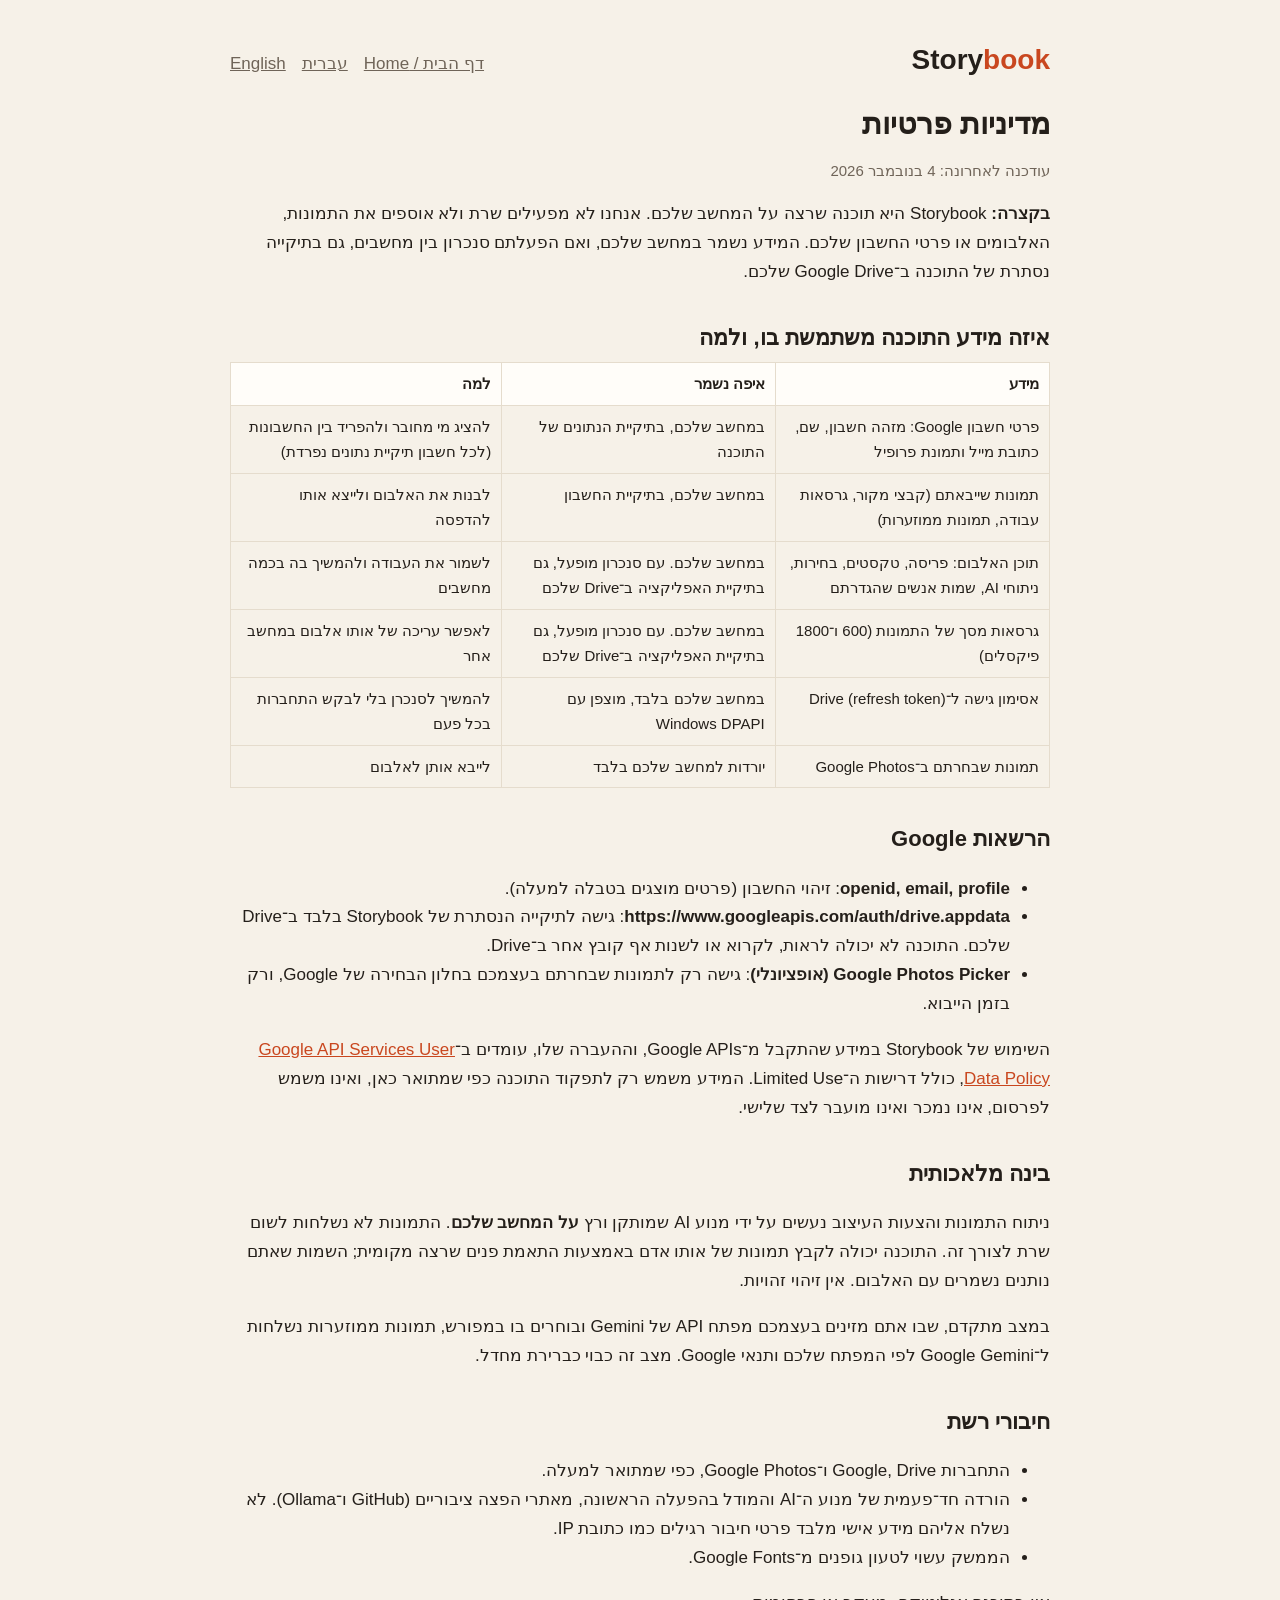
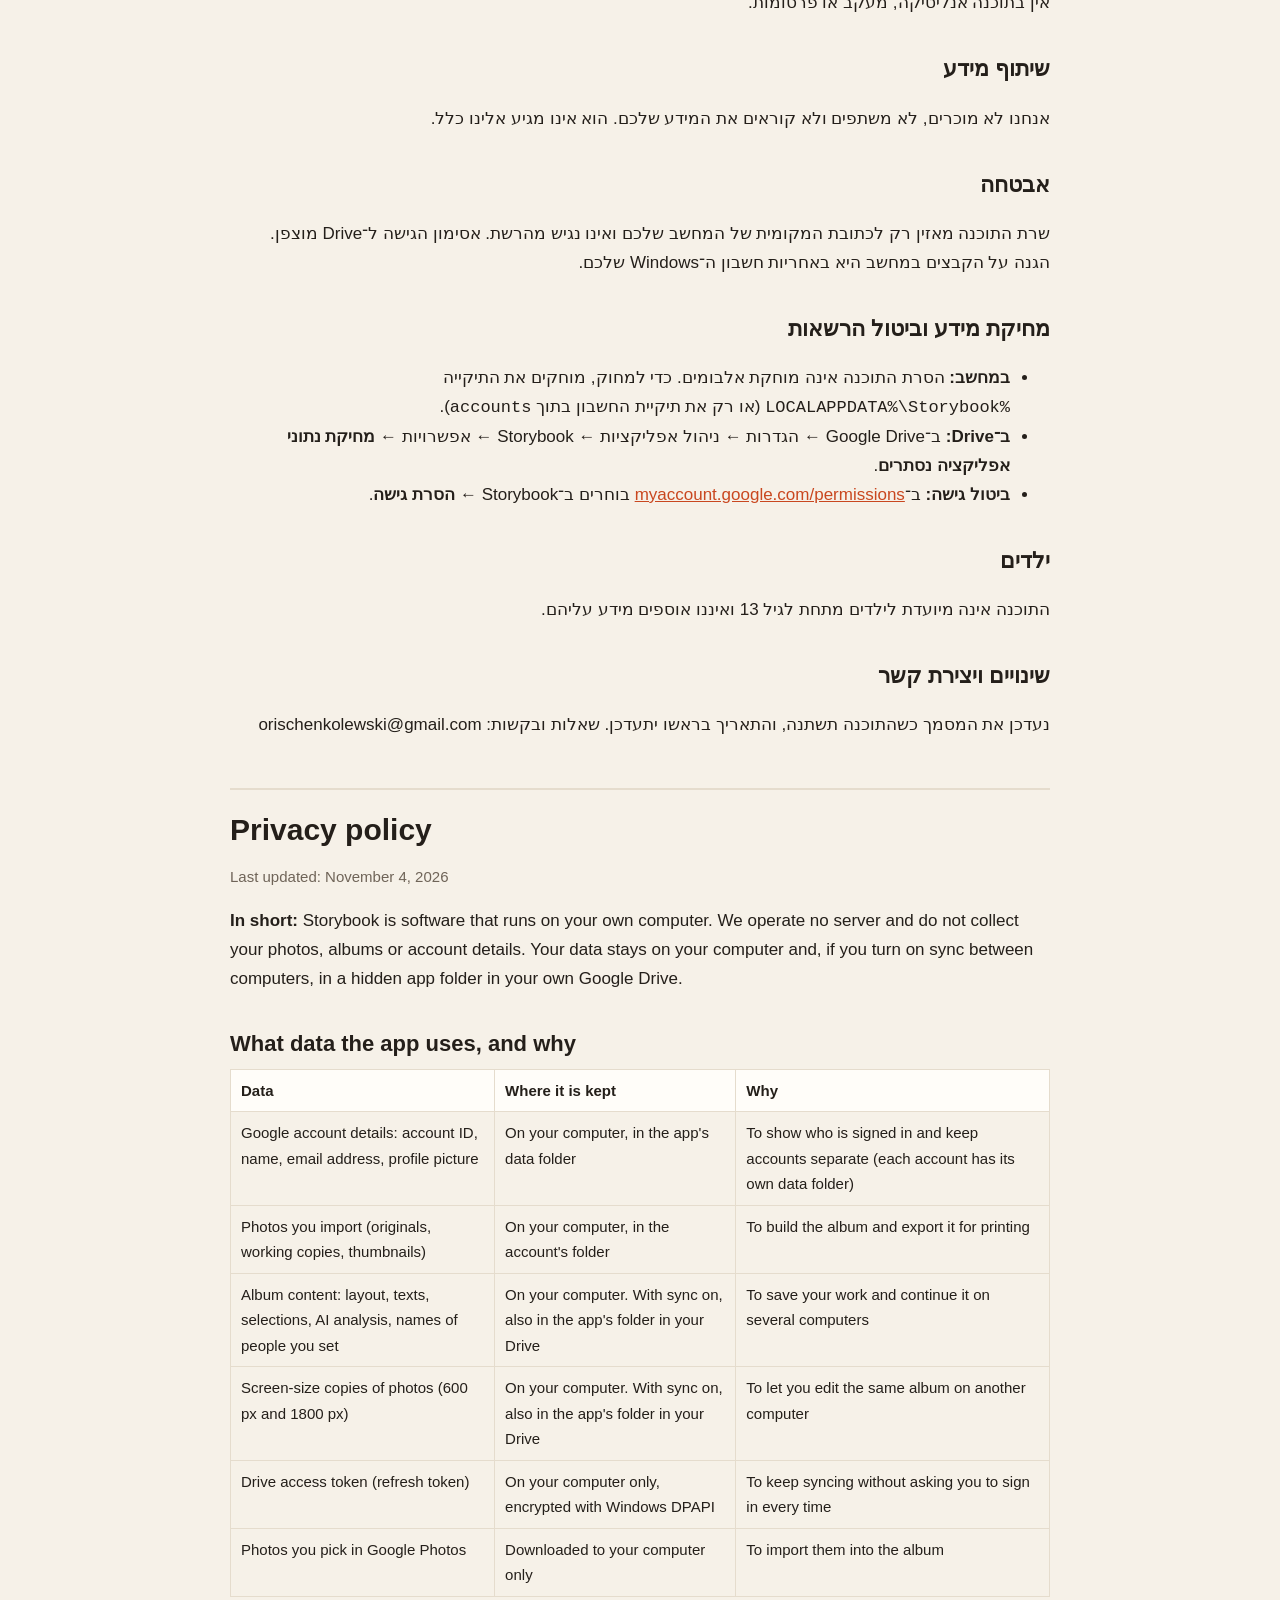
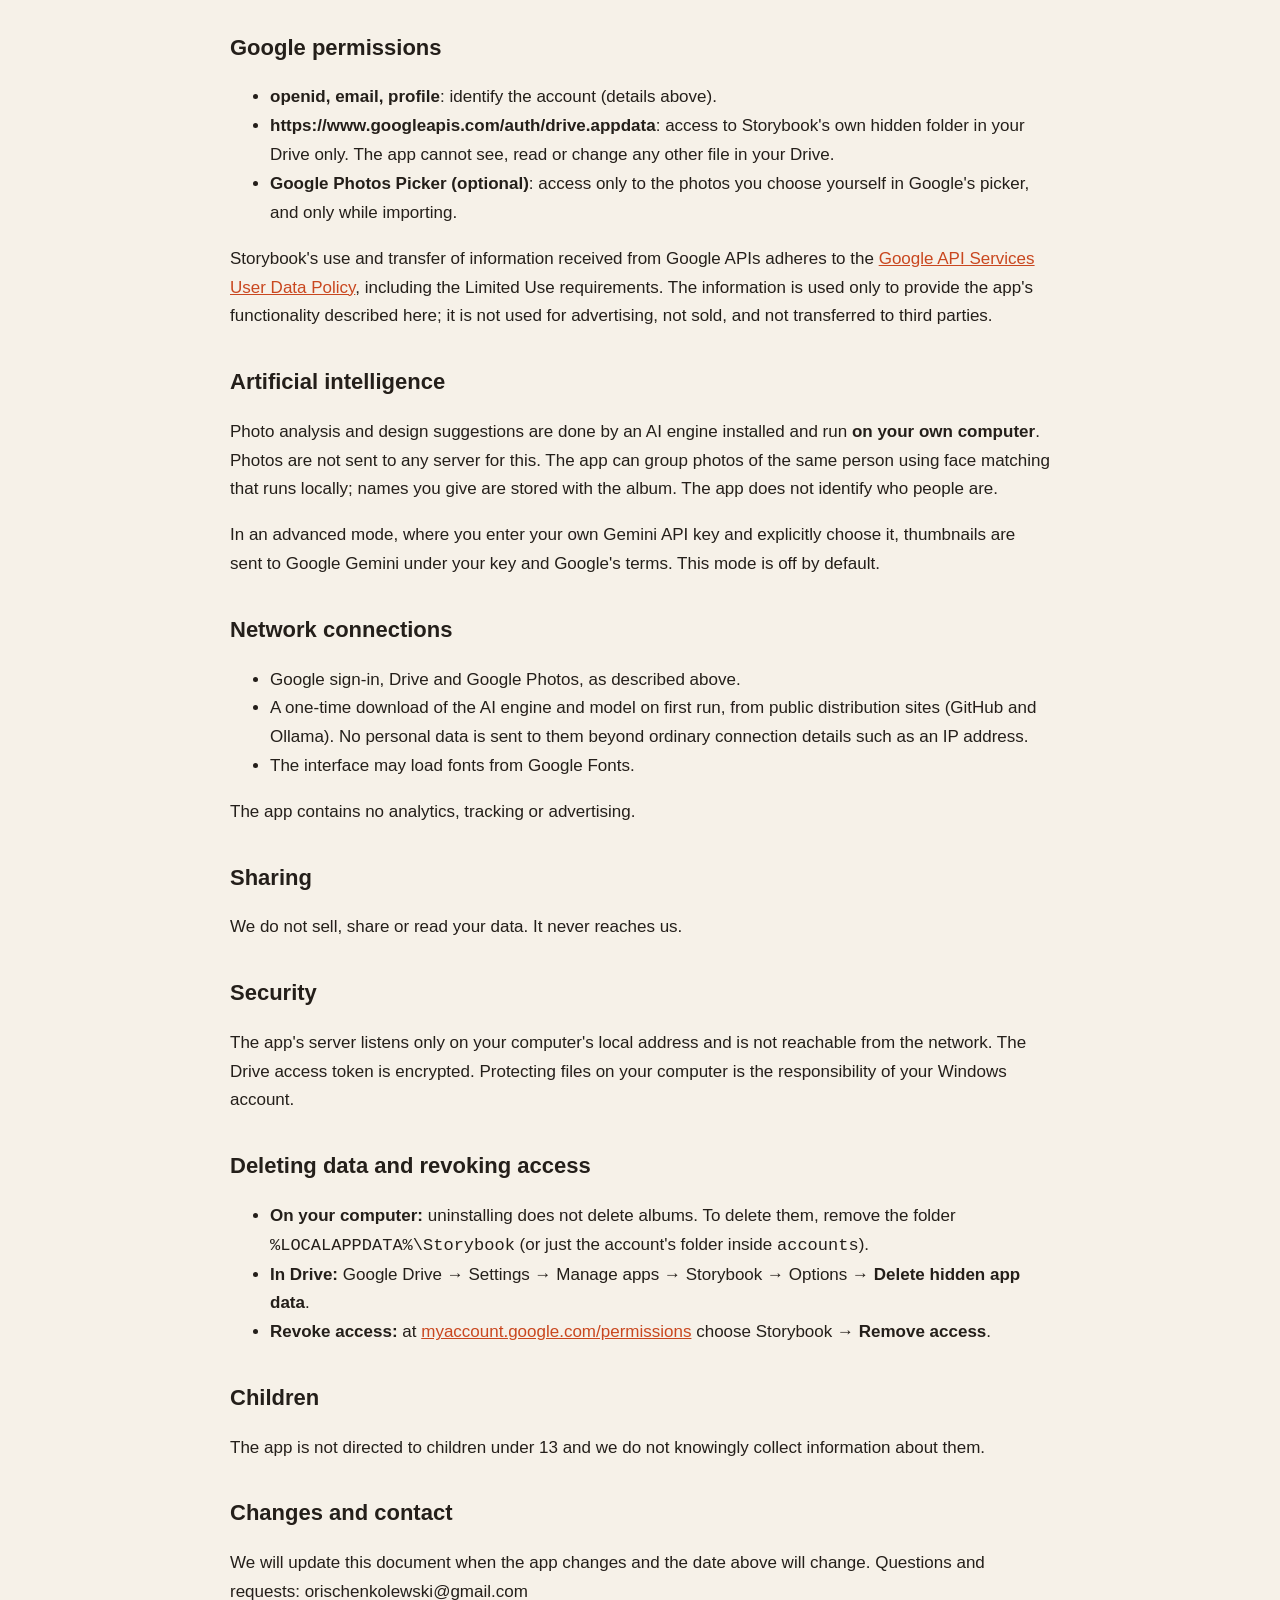
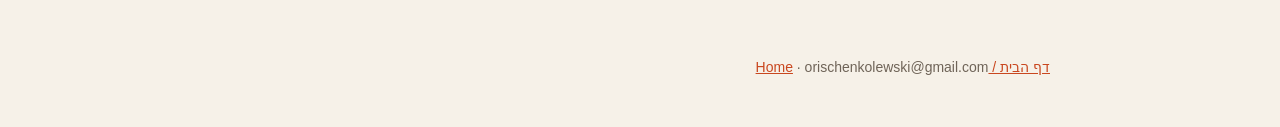
==== privacy.html @ 582c9bb8 "Storybook site: home page and privacy policy (Hebrew + English) Co-Authored-By: Claude Sonnet 5.5 <n" ====
<!doctype html>
<html lang="he" dir="rtl">
<head>
<meta charset="utf-8">
<meta name="viewport" content="width=device-width, initial-scale=1">
<title>מדיניות פרטיות | Privacy policy — Storybook</title>
<meta name="description" content="Storybook privacy policy: what data the app uses, where it is stored, and how to delete it.">
<link rel="stylesheet" href="style.css?v=2">
</head>
<body>
<header>
  <div class="logo">Story<b>book</b></div>
  <nav><a href="index.html">דף הבית / Home</a><a href="#he">עברית</a><a href="#en">English</a></nav>
</header>
<main>

<section id="he" lang="he" dir="rtl">
  <h1>מדיניות פרטיות</h1>
  <p class="muted">עודכנה לאחרונה: 4 בנובמבר 2026</p>
  <p><b>בקצרה:</b> Storybook היא תוכנה שרצה על המחשב שלכם. אנחנו לא מפעילים שרת ולא אוספים את התמונות, האלבומים או פרטי החשבון שלכם. המידע נשמר במחשב שלכם, ואם הפעלתם סנכרון בין מחשבים, גם בתיקייה נסתרת של התוכנה ב־Google Drive שלכם.</p>

  <h2>איזה מידע התוכנה משתמשת בו, ולמה</h2>
  <table>
    <tr><th>מידע</th><th>איפה נשמר</th><th>למה</th></tr>
    <tr><td data-label="מידע">פרטי חשבון Google: מזהה חשבון, שם, כתובת מייל ותמונת פרופיל</td><td data-label="איפה נשמר">במחשב שלכם, בתיקיית הנתונים של התוכנה</td><td data-label="למה">להציג מי מחובר ולהפריד בין החשבונות (לכל חשבון תיקיית נתונים נפרדת)</td></tr>
    <tr><td data-label="מידע">תמונות שייבאתם (קבצי מקור, גרסאות עבודה, תמונות ממוזערות)</td><td data-label="איפה נשמר">במחשב שלכם, בתיקיית החשבון</td><td data-label="למה">לבנות את האלבום ולייצא אותו להדפסה</td></tr>
    <tr><td data-label="מידע">תוכן האלבום: פריסה, טקסטים, בחירות, ניתוחי AI, שמות אנשים שהגדרתם</td><td data-label="איפה נשמר">במחשב שלכם. עם סנכרון מופעל, גם בתיקיית האפליקציה ב־Drive שלכם</td><td data-label="למה">לשמור את העבודה ולהמשיך בה בכמה מחשבים</td></tr>
    <tr><td data-label="מידע">גרסאות מסך של התמונות (600 ו־1800 פיקסלים)</td><td data-label="איפה נשמר">במחשב שלכם. עם סנכרון מופעל, גם בתיקיית האפליקציה ב־Drive שלכם</td><td data-label="למה">לאפשר עריכה של אותו אלבום במחשב אחר</td></tr>
    <tr><td data-label="מידע">אסימון גישה ל־Drive (refresh token)</td><td data-label="איפה נשמר">במחשב שלכם בלבד, מוצפן עם Windows DPAPI</td><td data-label="למה">להמשיך לסנכרן בלי לבקש התחברות בכל פעם</td></tr>
    <tr><td data-label="מידע">תמונות שבחרתם ב־Google Photos</td><td data-label="איפה נשמר">יורדות למחשב שלכם בלבד</td><td data-label="למה">לייבא אותן לאלבום</td></tr>
  </table>

  <h2>הרשאות Google</h2>
  <ul>
    <li><b>openid, email, profile</b>: זיהוי החשבון (פרטים מוצגים בטבלה למעלה).</li>
    <li><b>https://www.googleapis.com/auth/drive.appdata</b>: גישה לתיקייה הנסתרת של Storybook בלבד ב־Drive שלכם. התוכנה לא יכולה לראות, לקרוא או לשנות אף קובץ אחר ב־Drive.</li>
    <li><b>Google Photos Picker (אופציונלי)</b>: גישה רק לתמונות שבחרתם בעצמכם בחלון הבחירה של Google, ורק בזמן הייבוא.</li>
  </ul>
  <p>השימוש של Storybook במידע שהתקבל מ־Google APIs, וההעברה שלו, עומדים ב־<a href="https://developers.google.com/terms/api-services-user-data-policy">Google API Services User Data Policy</a>, כולל דרישות ה־Limited Use. המידע משמש רק לתפקוד התוכנה כפי שמתואר כאן, ואינו משמש לפרסום, אינו נמכר ואינו מועבר לצד שלישי.</p>

  <h2>בינה מלאכותית</h2>
  <p>ניתוח התמונות והצעות העיצוב נעשים על ידי מנוע AI שמותקן ורץ <b>על המחשב שלכם</b>. התמונות לא נשלחות לשום שרת לצורך זה. התוכנה יכולה לקבץ תמונות של אותו אדם באמצעות התאמת פנים שרצה מקומית; השמות שאתם נותנים נשמרים עם האלבום. אין זיהוי זהויות.</p>
  <p>במצב מתקדם, שבו אתם מזינים בעצמכם מפתח API של Gemini ובוחרים בו במפורש, תמונות ממוזערות נשלחות ל־Google Gemini לפי המפתח שלכם ותנאי Google. מצב זה כבוי כברירת מחדל.</p>

  <h2>חיבורי רשת</h2>
  <ul>
    <li>התחברות Google, Drive ו־Google Photos, כפי שמתואר למעלה.</li>
    <li>הורדה חד־פעמית של מנוע ה־AI והמודל בהפעלה הראשונה, מאתרי הפצה ציבוריים (GitHub ו־Ollama). לא נשלח אליהם מידע אישי מלבד פרטי חיבור רגילים כמו כתובת IP.</li>
    <li>הממשק עשוי לטעון גופנים מ־Google Fonts.</li>
  </ul>
  <p>אין בתוכנה אנליטיקה, מעקב או פרסומות.</p>

  <h2>שיתוף מידע</h2>
  <p>אנחנו לא מוכרים, לא משתפים ולא קוראים את המידע שלכם. הוא אינו מגיע אלינו כלל.</p>

  <h2>אבטחה</h2>
  <p>שרת התוכנה מאזין רק לכתובת המקומית של המחשב שלכם ואינו נגיש מהרשת. אסימון הגישה ל־Drive מוצפן. הגנה על הקבצים במחשב היא באחריות חשבון ה־Windows שלכם.</p>

  <h2>מחיקת מידע וביטול הרשאות</h2>
  <ul>
    <li><b>במחשב:</b> הסרת התוכנה אינה מוחקת אלבומים. כדי למחוק, מוחקים את התיקייה <code>%LOCALAPPDATA%\Storybook</code> (או רק את תיקיית החשבון בתוך <code>accounts</code>).</li>
    <li><b>ב־Drive:</b> ב־Google Drive ← הגדרות ← ניהול אפליקציות ← Storybook ← אפשרויות ← <b>מחיקת נתוני אפליקציה נסתרים</b>.</li>
    <li><b>ביטול גישה:</b> ב־<a href="https://myaccount.google.com/permissions">myaccount.google.com/permissions</a> בוחרים ב־Storybook ← <b>הסרת גישה</b>.</li>
  </ul>

  <h2>ילדים</h2>
  <p>התוכנה אינה מיועדת לילדים מתחת לגיל 13 ואיננו אוספים מידע עליהם.</p>

  <h2>שינויים ויצירת קשר</h2>
  <p>נעדכן את המסמך כשהתוכנה תשתנה, והתאריך בראשו יתעדכן. שאלות ובקשות: orischenkolewski@gmail.com</p>
</section>

<section id="en" lang="en" dir="ltr">
  <h1>Privacy policy</h1>
  <p class="muted">Last updated: November 4, 2026</p>
  <p><b>In short:</b> Storybook is software that runs on your own computer. We operate no server and do not collect your photos, albums or account details. Your data stays on your computer and, if you turn on sync between computers, in a hidden app folder in your own Google Drive.</p>

  <h2>What data the app uses, and why</h2>
  <table>
    <tr><th>Data</th><th>Where it is kept</th><th>Why</th></tr>
    <tr><td data-label="Data">Google account details: account ID, name, email address, profile picture</td><td data-label="Where it is kept">On your computer, in the app's data folder</td><td data-label="Why">To show who is signed in and keep accounts separate (each account has its own data folder)</td></tr>
    <tr><td data-label="Data">Photos you import (originals, working copies, thumbnails)</td><td data-label="Where it is kept">On your computer, in the account's folder</td><td data-label="Why">To build the album and export it for printing</td></tr>
    <tr><td data-label="Data">Album content: layout, texts, selections, AI analysis, names of people you set</td><td data-label="Where it is kept">On your computer. With sync on, also in the app's folder in your Drive</td><td data-label="Why">To save your work and continue it on several computers</td></tr>
    <tr><td data-label="Data">Screen-size copies of photos (600 px and 1800 px)</td><td data-label="Where it is kept">On your computer. With sync on, also in the app's folder in your Drive</td><td data-label="Why">To let you edit the same album on another computer</td></tr>
    <tr><td data-label="Data">Drive access token (refresh token)</td><td data-label="Where it is kept">On your computer only, encrypted with Windows DPAPI</td><td data-label="Why">To keep syncing without asking you to sign in every time</td></tr>
    <tr><td data-label="Data">Photos you pick in Google Photos</td><td data-label="Where it is kept">Downloaded to your computer only</td><td data-label="Why">To import them into the album</td></tr>
  </table>

  <h2>Google permissions</h2>
  <ul>
    <li><b>openid, email, profile</b>: identify the account (details above).</li>
    <li><b>https://www.googleapis.com/auth/drive.appdata</b>: access to Storybook's own hidden folder in your Drive only. The app cannot see, read or change any other file in your Drive.</li>
    <li><b>Google Photos Picker (optional)</b>: access only to the photos you choose yourself in Google's picker, and only while importing.</li>
  </ul>
  <p>Storybook's use and transfer of information received from Google APIs adheres to the <a href="https://developers.google.com/terms/api-services-user-data-policy">Google API Services User Data Policy</a>, including the Limited Use requirements. The information is used only to provide the app's functionality described here; it is not used for advertising, not sold, and not transferred to third parties.</p>

  <h2>Artificial intelligence</h2>
  <p>Photo analysis and design suggestions are done by an AI engine installed and run <b>on your own computer</b>. Photos are not sent to any server for this. The app can group photos of the same person using face matching that runs locally; names you give are stored with the album. The app does not identify who people are.</p>
  <p>In an advanced mode, where you enter your own Gemini API key and explicitly choose it, thumbnails are sent to Google Gemini under your key and Google's terms. This mode is off by default.</p>

  <h2>Network connections</h2>
  <ul>
    <li>Google sign-in, Drive and Google Photos, as described above.</li>
    <li>A one-time download of the AI engine and model on first run, from public distribution sites (GitHub and Ollama). No personal data is sent to them beyond ordinary connection details such as an IP address.</li>
    <li>The interface may load fonts from Google Fonts.</li>
  </ul>
  <p>The app contains no analytics, tracking or advertising.</p>

  <h2>Sharing</h2>
  <p>We do not sell, share or read your data. It never reaches us.</p>

  <h2>Security</h2>
  <p>The app's server listens only on your computer's local address and is not reachable from the network. The Drive access token is encrypted. Protecting files on your computer is the responsibility of your Windows account.</p>

  <h2>Deleting data and revoking access</h2>
  <ul>
    <li><b>On your computer:</b> uninstalling does not delete albums. To delete them, remove the folder <code>%LOCALAPPDATA%\Storybook</code> (or just the account's folder inside <code>accounts</code>).</li>
    <li><b>In Drive:</b> Google Drive → Settings → Manage apps → Storybook → Options → <b>Delete hidden app data</b>.</li>
    <li><b>Revoke access:</b> at <a href="https://myaccount.google.com/permissions">myaccount.google.com/permissions</a> choose Storybook → <b>Remove access</b>.</li>
  </ul>

  <h2>Children</h2>
  <p>The app is not directed to children under 13 and we do not knowingly collect information about them.</p>

  <h2>Changes and contact</h2>
  <p>We will update this document when the app changes and the date above will change. Questions and requests: orischenkolewski@gmail.com</p>
</section>

</main>
<footer><a href="index.html">דף הבית / Home</a> · orischenkolewski@gmail.com</footer>
</body>
</html>
---- style.css ----
:root { --bg:#f6f1e8; --ink:#241f1a; --muted:#6f6458; --accent:#c9471f; --card:#fffdf9; --line:#e5dccd; }
@media (prefers-color-scheme: dark) { :root { --bg:#1d1916; --ink:#f3ece1; --muted:#b0a395; --accent:#f08a5d; --card:#27221e; --line:#3a332d; } }
* { box-sizing: border-box; }
body { overflow-wrap: anywhere; margin: 0; background: var(--bg); color: var(--ink); font: 17px/1.7 "Segoe UI", "Heebo", Arial, sans-serif; }
header, main, footer { width: min(820px, 100% - 32px); margin: 0 auto; }
header { padding: 36px 0 8px; display: flex; justify-content: space-between; align-items: baseline; flex-wrap: wrap; gap: 8px; }
.logo { font-size: 28px; font-weight: 700; } .logo b { color: var(--accent); }
nav a { margin-inline-start: 16px; color: var(--muted); }
h1 { font-size: 30px; line-height: 1.3; margin: 12px 0 8px; } h2 { font-size: 22px; margin: 32px 0 6px; } h3 { font-size: 18px; margin: 20px 0 4px; }
p, li { color: var(--ink); } .muted { color: var(--muted); font-size: 15px; }
a { color: var(--accent); } a:focus-visible, .btn:focus-visible { outline: 3px solid var(--accent); outline-offset: 2px; }
.card { background: var(--card); border: 1px solid var(--line); border-radius: 16px; padding: 20px 24px; margin: 16px 0; }
.btn { display: inline-block; background: var(--accent); color: #fff; text-decoration: none; padding: 12px 26px; border-radius: 12px; font-weight: 600; }
section[lang="en"] { direction: ltr; text-align: left; border-top: 2px solid var(--line); margin-top: 48px; padding-top: 8px; }
section[lang="he"] { direction: rtl; text-align: right; }
table { border-collapse: collapse; width: 100%; font-size: 15px; } th, td { border: 1px solid var(--line); padding: 8px 10px; vertical-align: top; } th { background: var(--card); }
footer { padding: 32px 0 48px; color: var(--muted); font-size: 14px; }
@media (max-width: 640px) {
  table, tbody, tr, td { display: block; width: 100%; }
  tr:first-child { display: none; }
  tr { border: 1px solid var(--line); border-radius: 12px; margin: 0 0 12px; background: var(--card); overflow: hidden; }
  td { border: 0; border-bottom: 1px solid var(--line); }
  td:last-child { border-bottom: 0; }
  td::before { content: attr(data-label) ": "; font-weight: 700; color: var(--muted); }
  nav a { margin-inline-start: 0; margin-inline-end: 14px; }
}
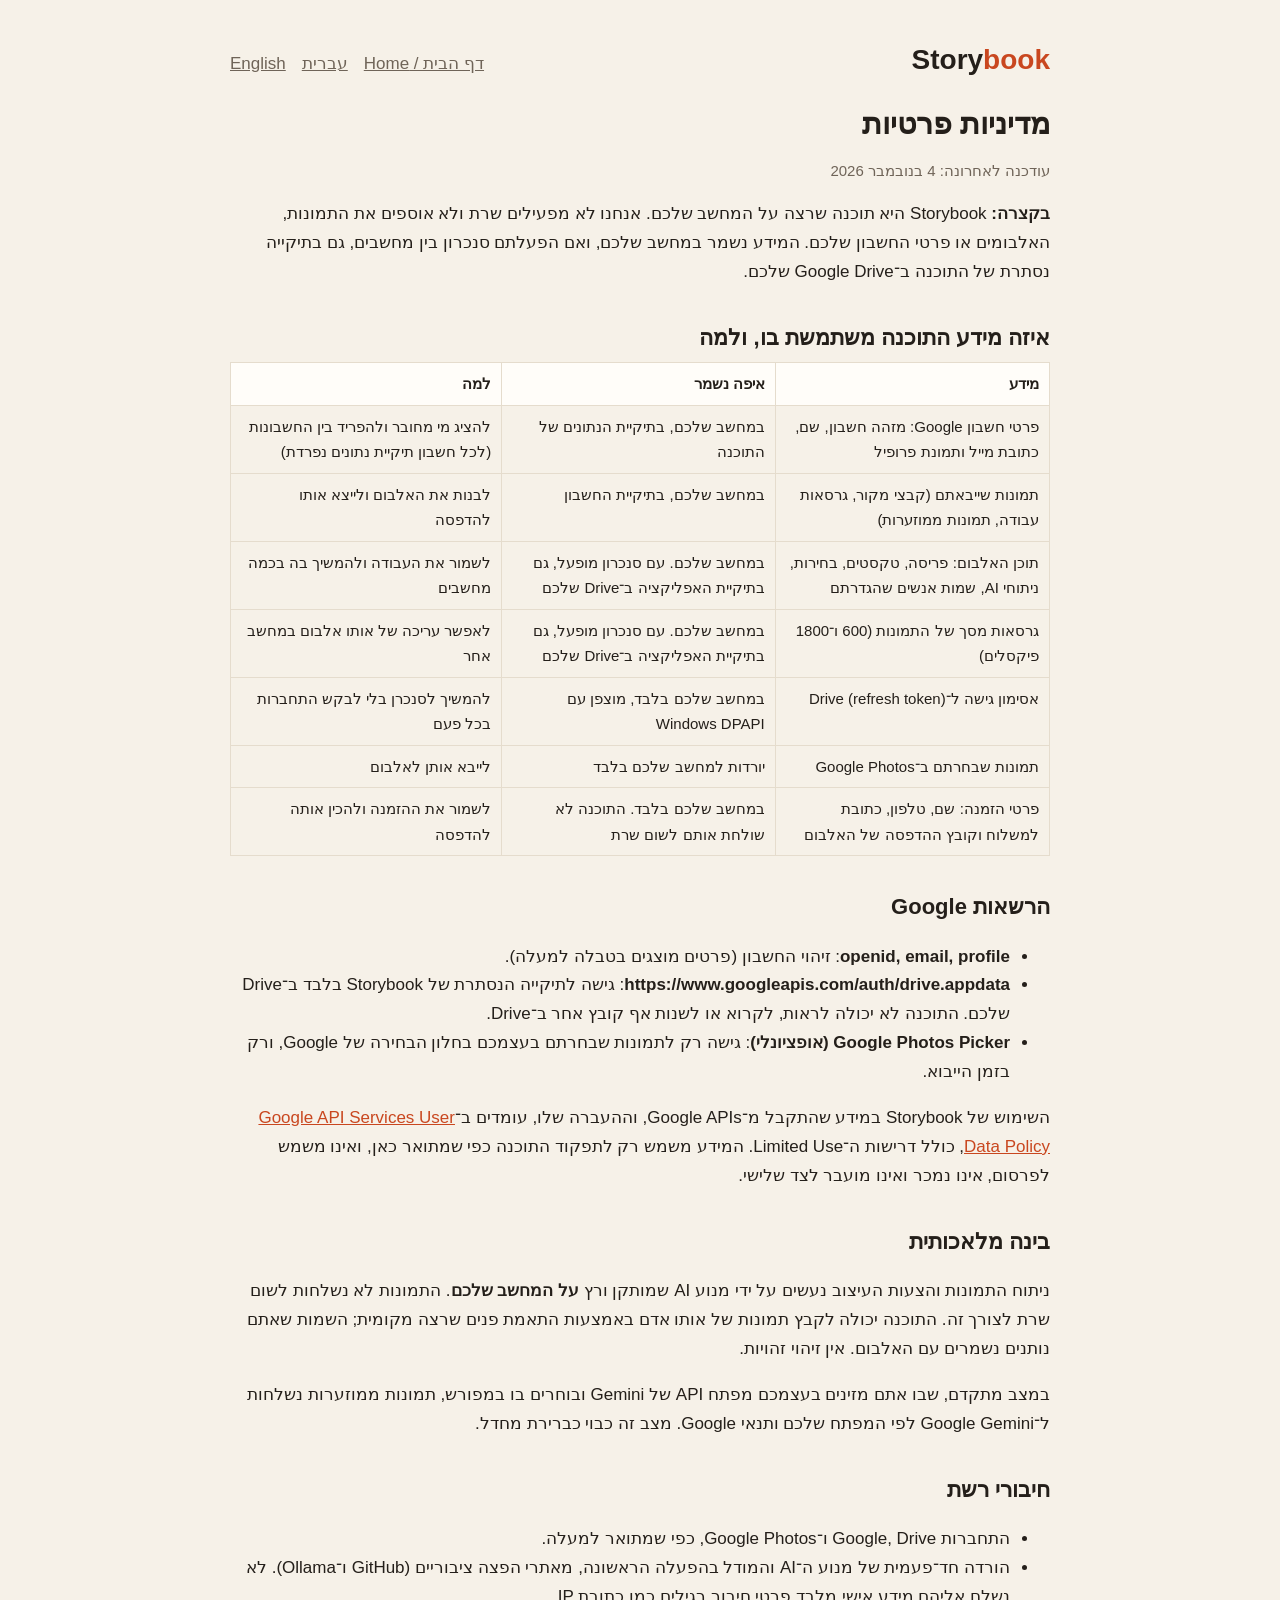
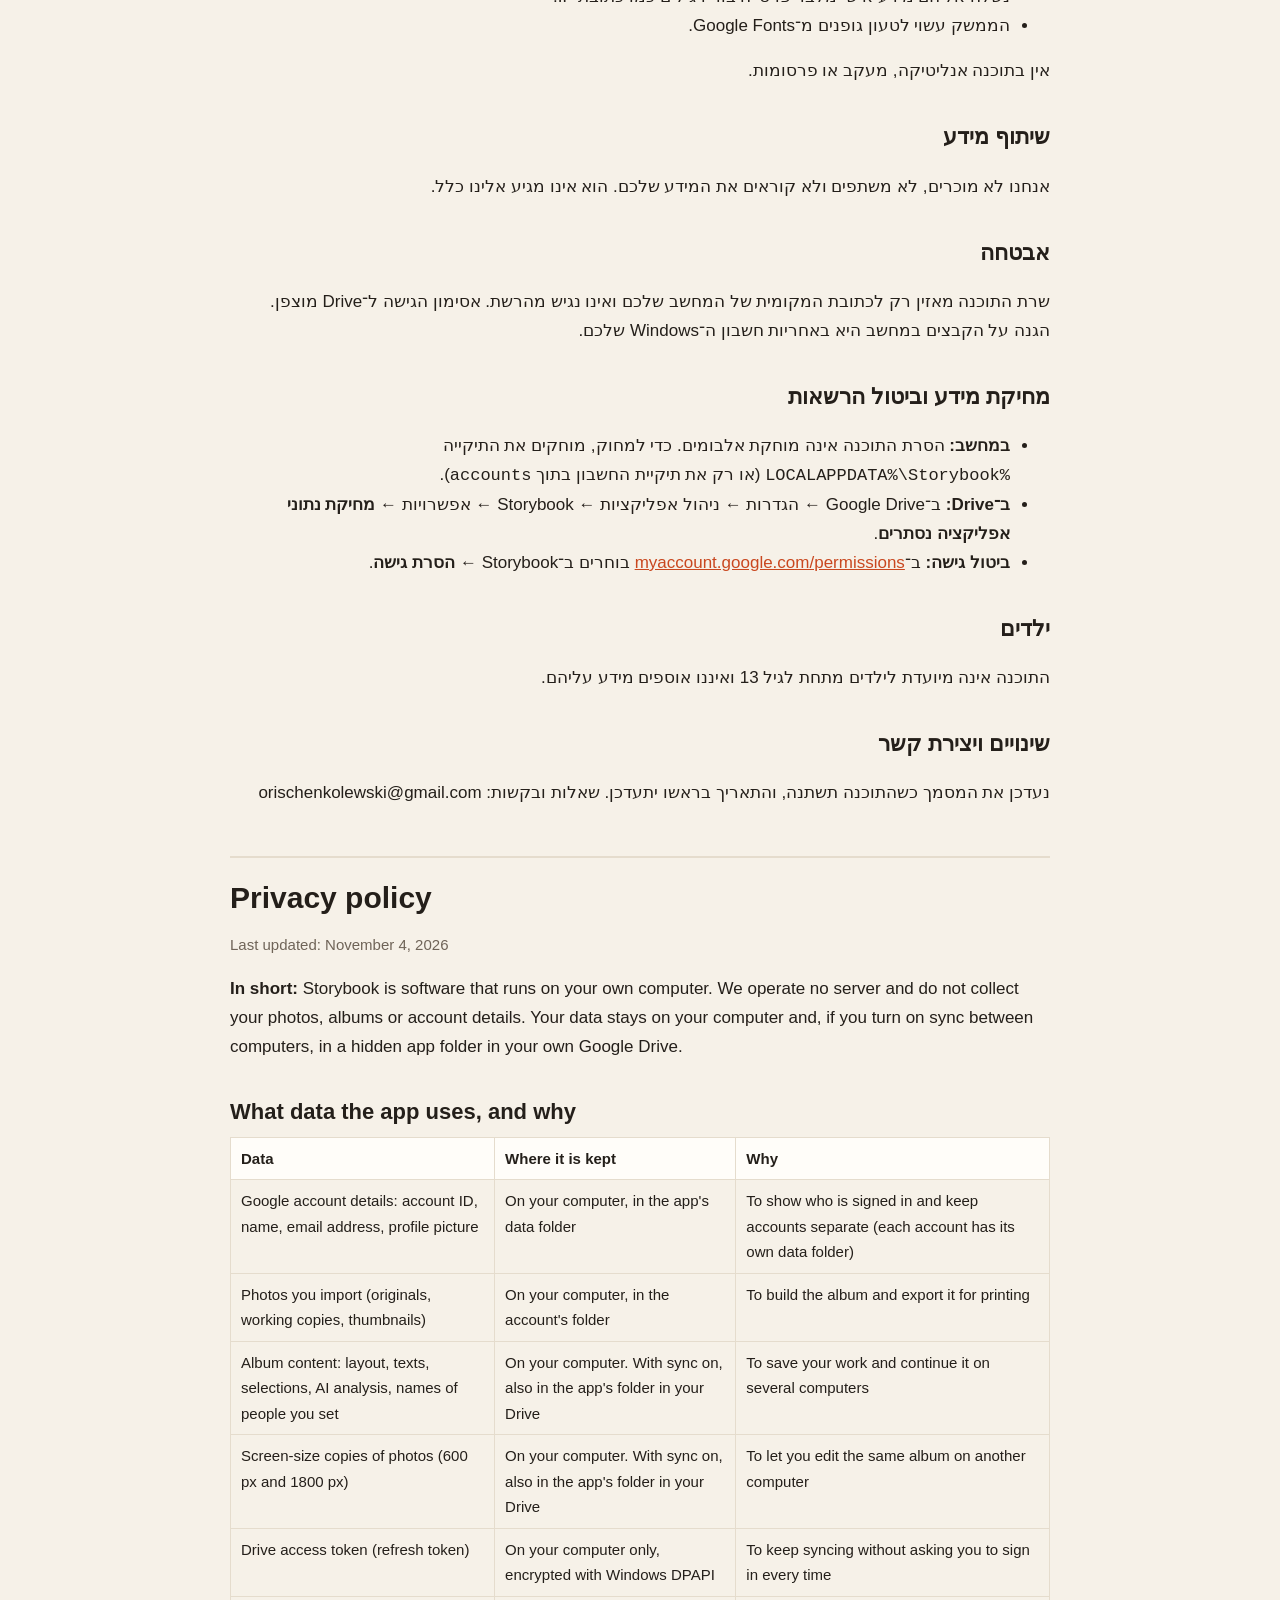
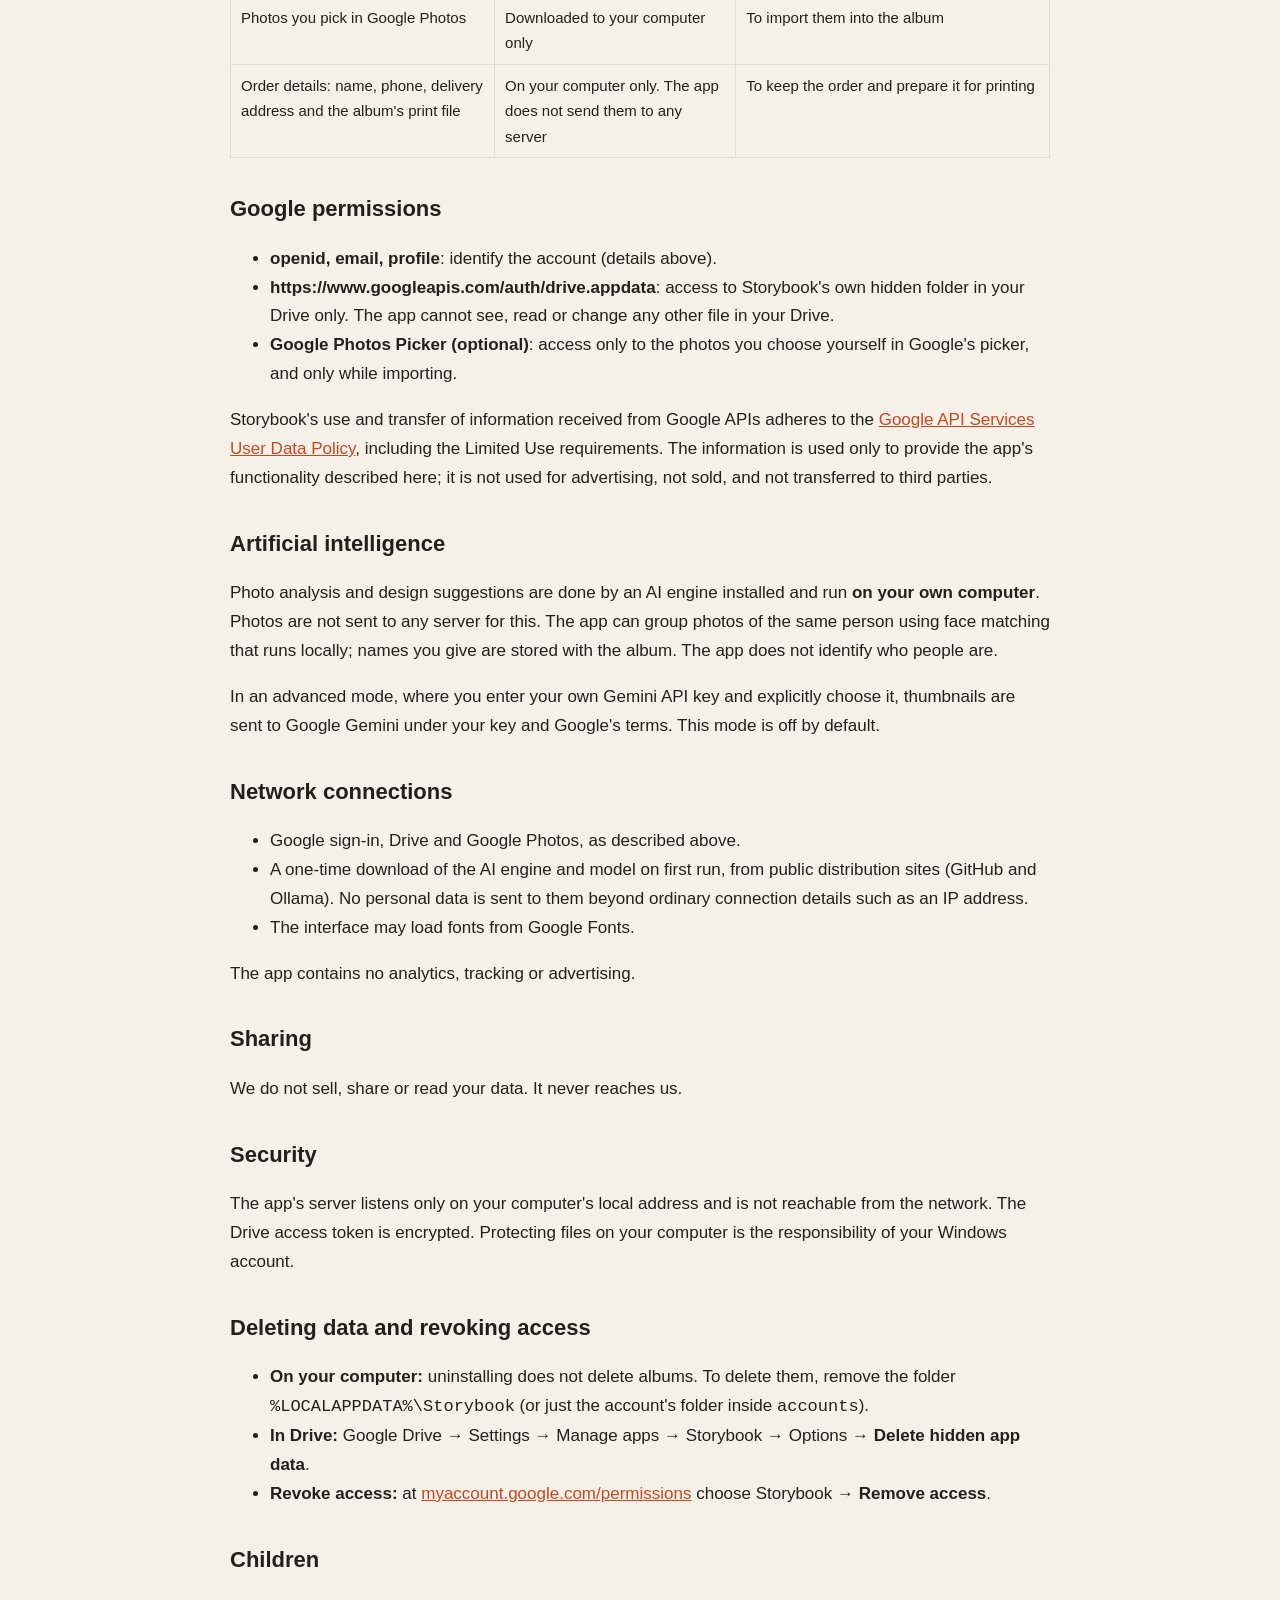
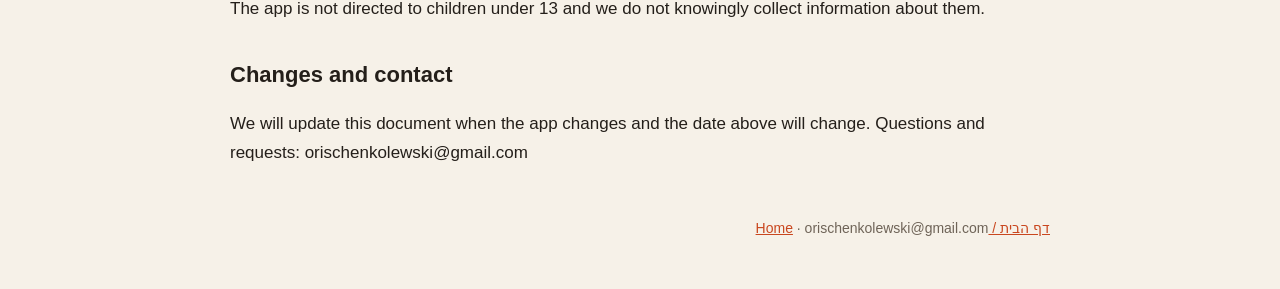
==== commit 97401e93: "Site: ordering instead of PDF export, order details in the privacy table Co-Authored-By: Claude Sonn" ====
--- a/privacy.html
+++ b/privacy.html
@@ -28,6 +28,7 @@
     <tr><td data-label="מידע">גרסאות מסך של התמונות (600 ו־1800 פיקסלים)</td><td data-label="איפה נשמר">במחשב שלכם. עם סנכרון מופעל, גם בתיקיית האפליקציה ב־Drive שלכם</td><td data-label="למה">לאפשר עריכה של אותו אלבום במחשב אחר</td></tr>
     <tr><td data-label="מידע">אסימון גישה ל־Drive (refresh token)</td><td data-label="איפה נשמר">במחשב שלכם בלבד, מוצפן עם Windows DPAPI</td><td data-label="למה">להמשיך לסנכרן בלי לבקש התחברות בכל פעם</td></tr>
     <tr><td data-label="מידע">תמונות שבחרתם ב־Google Photos</td><td data-label="איפה נשמר">יורדות למחשב שלכם בלבד</td><td data-label="למה">לייבא אותן לאלבום</td></tr>
+    <tr><td data-label="מידע">פרטי הזמנה: שם, טלפון, כתובת למשלוח וקובץ ההדפסה של האלבום</td><td data-label="איפה נשמר">במחשב שלכם בלבד. התוכנה לא שולחת אותם לשום שרת</td><td data-label="למה">לשמור את ההזמנה ולהכין אותה להדפסה</td></tr>
   </table>
 
   <h2>הרשאות Google</h2>
@@ -84,6 +85,7 @@
     <tr><td data-label="Data">Screen-size copies of photos (600 px and 1800 px)</td><td data-label="Where it is kept">On your computer. With sync on, also in the app's folder in your Drive</td><td data-label="Why">To let you edit the same album on another computer</td></tr>
     <tr><td data-label="Data">Drive access token (refresh token)</td><td data-label="Where it is kept">On your computer only, encrypted with Windows DPAPI</td><td data-label="Why">To keep syncing without asking you to sign in every time</td></tr>
     <tr><td data-label="Data">Photos you pick in Google Photos</td><td data-label="Where it is kept">Downloaded to your computer only</td><td data-label="Why">To import them into the album</td></tr>
+    <tr><td data-label="Data">Order details: name, phone, delivery address and the album's print file</td><td data-label="Where it is kept">On your computer only. The app does not send them to any server</td><td data-label="Why">To keep the order and prepare it for printing</td></tr>
   </table>
 
   <h2>Google permissions</h2>
